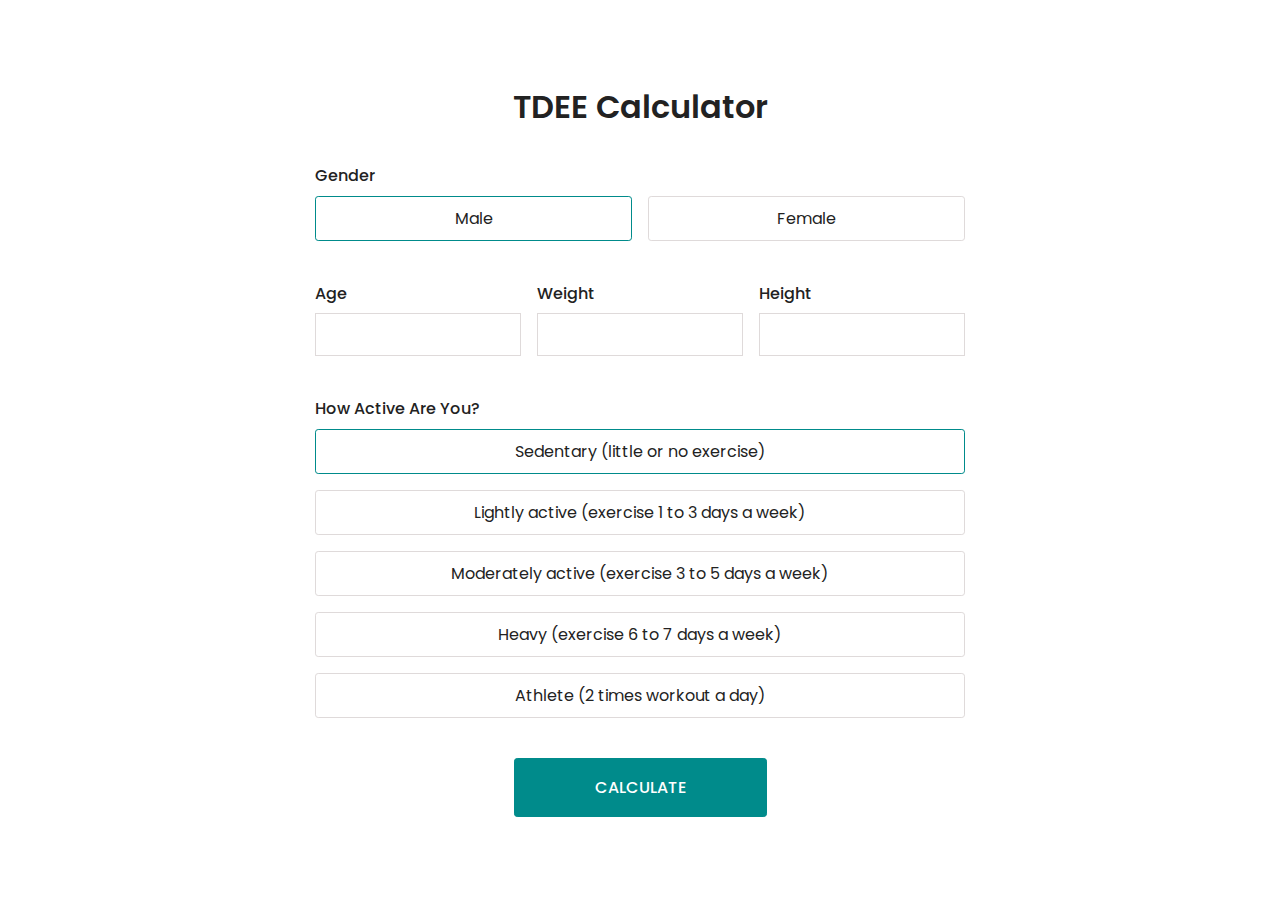
==== tdee-calculator/index.html @ fac97dc6 "first commit" ====
<!DOCTYPE html>
<html lang="en">
<head>
   <meta charset="UTF-8">
   <meta name="viewport" content="width=device-width, initial-scale=1.0">

   <!-- Google Fonts -->
   <link rel="preconnect" href="https://fonts.googleapis.com">
   <link rel="preconnect" href="https://fonts.gstatic.com" crossorigin>
   <link href="https://fonts.googleapis.com/css2?family=Poppins:wght@400;500;600&display=swap" rel="stylesheet">

   <!-- Main Stylesheet -->
   <link rel="stylesheet" href="css/style.css">

   <title>TDEE Calculator</title>
</head>
<body>
   <main>
      <div class="tdee-calculator">
         <h1 class="heading-1">TDEE Calculator</h1>

         <div id="tdee-result" class="tdee__result" data-tdee-result-visible="false"></div>

         <form id="tdee-form" action="#" method="post">
            <p class="tdee__text">Gender</p>
            <div class="tdee__gender-wrapper">
               <label class="tdee__gender-label" for="tdee-gender-male">
                  <input class="tdee__gender-input" type="radio" name="tdee-gender" id="tdee-gender-male" value="male" checked>
                  <span class="tdee__gender-item">Male</span>
               </label>
               <label class="tdee__gender-label" for="tdee-gender-female">
                  <input class="tdee__gender-input" type="radio" name="tdee-gender" id="tdee-gender-female" value="female">
                  <span class="tdee__gender-item">Female</span>
               </label>
            </div>

            <div class="tdee__input-wrapper">
               <label for="tdee-age">
                  <span>Age</span>
                  <input class="tdee__input-field" type="number" name="tdee-age" id="tdee-age" min="1" max="125" required>
               </label>

               <label for="tdee-weight">
                  <span>Weight</span>
                  <input class="tdee__input-field" type="number" name="tdee-weight" id="tdee-weight" min="1" max="1000" required>
               </label>

               <label for="tdee-height">
                  <span>Height</span>
                  <input class="tdee__input-field" type="number" name="tdee-height" id="tdee-height" min="1" max="1000" required>
               </label>
            </div>

            <p class="tdee__text">How Active Are You?</p>
            <div class="tdee__activity-wrapper">
               <label class="tdee__activity-label" for="tdee-activity-sedentary">
                  <input class="tdee__activity-input" type="radio" name="tdee-activity" id="tdee-activity-sedentary" value="1.2" checked>
                  <span class="tdee__activity-item">Sedentary (little or no exercise)</span>
               </label>
               <label class="tdee__activity-label" for="tdee-activity-light">
                  <input class="tdee__activity-input" type="radio" name="tdee-activity" id="tdee-activity-light" value="1.375">
                  <span class="tdee__activity-item">Lightly active (exercise 1 to 3 days a week)</span>
               </label>
               <label class="tdee__activity-label" for="tdee-activity-moderate">
                  <input class="tdee__activity-input" type="radio" name="tdee-activity" id="tdee-activity-moderate" value="1.55">
                  <span class="tdee__activity-item">Moderately active (exercise 3 to 5 days a week)</span>
               </label>
               <label class="tdee__activity-label" for="tdee-activity-heavy">
                  <input class="tdee__activity-input" type="radio" name="tdee-activity" id="tdee-activity-heavy" value="1.725">
                  <span class="tdee__activity-item">Heavy (exercise 6 to 7 days a week)</span>
               </label>
               <label class="tdee__activity-label" for="tdee-activity-athlete">
                  <input class="tdee__activity-input" type="radio" name="tdee-activity" id="tdee-activity-athlete" value="1.9">
                  <span class="tdee__activity-item">Athlete (2 times workout a day)</span>
               </label>
            </div>

            <input class="tdee__calculate" type="submit" id="tdee-calculate" value="Calculate">
         </form>
      </div>
   </main>

   <script src="js/script.js"></script>
</body>
</html>
---- tdee-calculator/css/style.css ----
:root {
   --color-primary: #dfdada;
   --color-secondary: darkcyan;

   --color-white: #ffffff;
   --color-text: #222;
}

* {
   margin: 0;
   padding: 0;
   box-sizing: border-box;
}

body {
   font-family: 'Poppins', sans-serif;
   font-size: 0.9rem;
   font-weight: 400;
   color: var(--color-text);
}

@media (min-width: 30em) {
   body {
      font-size: 1rem;
   }
}

input{
   display: block;
   width: 100%;
}

p,
label {
   font-weight: 500;
}

main {
   min-height: 100vh;
   display: grid;
   place-items: center;
}

.tdee-calculator {
   width: min(calc(650rem / 16), (100% - 2em));
   padding-block: 4em;
}

.heading-1 {
   font-weight: 600;
   text-align: center;
   margin-bottom: 1em;
}

.tdee__text {
   margin-bottom: 0.5em;
}

/* Result */

.tdee__result {
   color: var(--color-white);
   display: none;
   text-align: center;
   background-color: var(--color-secondary);
   margin-block: 2em 3em;
   padding: 2.5em 1em;
   border-radius: 0.2em;
}

.tdee__result p {
   font-size: 2rem;
}

.tdee__result[data-tdee-result-visible="true"] {
   display: block;
}

/* Gender */

.tdee__gender-wrapper {
   display: grid;
   gap: 1em;
   margin-bottom: 2.5em;
}

.tdee__gender-label {
   position: relative;
   width: 100%;
   height: 45px;
}

.tdee__gender-input {
   position: absolute;
   inset: 0;
   opacity: 0;
}

.tdee__gender-item {
   font-weight: 400;
   position: absolute;
   inset: 0;
   margin: auto;
   width: inherit;
   height: 45px;
   border-radius: 0.2em;
   border: 1px solid var(--color-primary);
   cursor: pointer;
   display: flex;
   justify-content: center;
   align-items: center;
}
 
.tdee__gender-input:checked + .tdee__gender-item {
   border: 1px solid var(--color-secondary);
}

@media (min-width: 30em) {
   .tdee__gender-wrapper {
      grid-template-columns: repeat(2, 1fr);
   }
}

/* Input Fields */

.tdee__input-wrapper {
   display: grid;
   gap: 1em;
   margin-bottom: 2.5em;
}

.tdee__input-field {
   margin-top: 0.5em;
   padding: 1em;
   border: 1px solid var(--color-primary);
}

.tdee__input-field:focus {
   border: 1px solid var(--color-secondary);
}

@media (min-width: 30em) {
   .tdee__input-wrapper {
      grid-template-columns: repeat(3, 1fr);
   }
}

/* Activity */

.tdee__activity-wrapper {
   display: grid;
   gap: 1em;
   margin-bottom: 2.5em;
}

.tdee__activity-label {
   position: relative;
   width: 100%;
   height: 55px;
}

.tdee__activity-input {
   position: absolute;
   inset: 0;
   opacity: 0;
}

.tdee__activity-item {
   font-weight: 400;
   position: absolute;
   inset: 0;
   margin: auto;
   width: inherit;
   height: 55px;
   padding: 1em;
   border-radius: 0.2em;
   border: 1px solid var(--color-primary);
   cursor: pointer;
   display: flex;
   justify-content: center;
   align-items: center;
}
 
.tdee__activity-input:checked + .tdee__activity-item {
   border: 1px solid var(--color-secondary);
}

@media (min-width: 30em) {
   .tdee__activity-label {
      height: 45px;
   }

   .tdee__activity-item {
      height: 45px;
   }
}

/* Calculate Button */

.tdee__calculate {
   font-family: inherit;
   font-size: 0.9rem;
   font-weight: 500;
   text-transform: uppercase;
   color: var(--color-white);
   width: unset;
   padding: 1em 3em;
   background-color: var(--color-secondary);
   border: 1px solid var(--color-secondary);
   border-radius: 0.2em;
   margin-inline: auto;
   cursor: pointer;
   transition: all 0.3s;
}

.tdee__calculate:hover {
   color: var(--color-text);
   background-color: transparent;
}

@media (min-width: 30em) {
   .tdee__calculate {
      font-size: 1rem;
      padding: 1em 5em;
   }
}
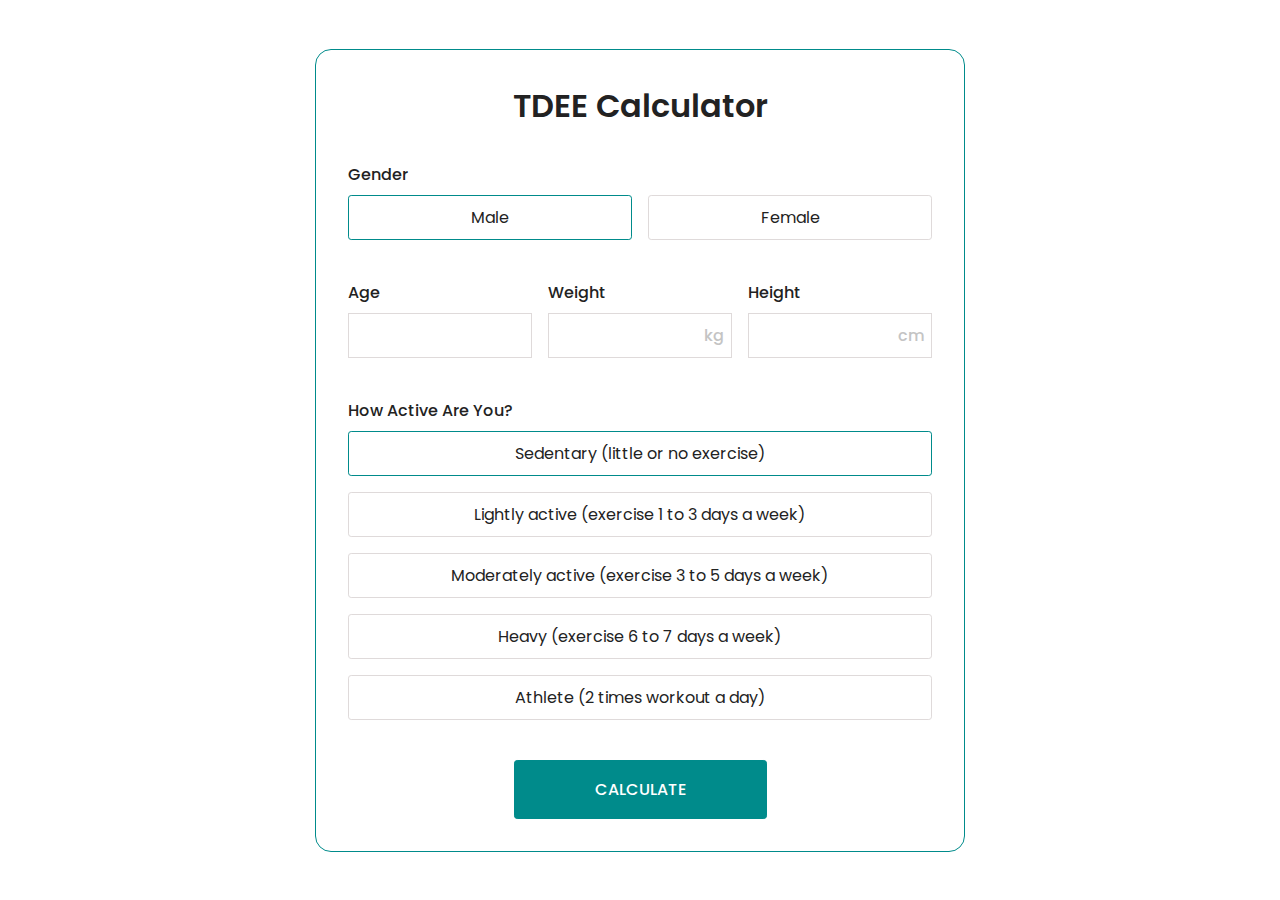
==== commit 692da87b: "minor update" ====
--- a/tdee-calculator/index.html
+++ b/tdee-calculator/index.html
@@ -42,12 +42,18 @@
 
                <label for="tdee-weight">
                   <span>Weight</span>
-                  <input class="tdee__input-field" type="number" name="tdee-weight" id="tdee-weight" min="1" max="1000" required>
+                  <div class="tdee__input-field-wrapper">
+                     <input class="tdee__input-field" type="number" name="tdee-weight" id="tdee-weight" min="1" max="1000" required>
+                     <span class="tdee__unit">kg</span>
+                  </div>
                </label>
 
                <label for="tdee-height">
                   <span>Height</span>
-                  <input class="tdee__input-field" type="number" name="tdee-height" id="tdee-height" min="1" max="1000" required>
+                  <div class="tdee__input-field-wrapper">
+                     <input class="tdee__input-field" type="number" name="tdee-height" id="tdee-height" min="1" max="1000" required>
+                     <span class="tdee__unit">cm</span>
+                  </div>
                </label>
             </div>
 
--- a/tdee-calculator/css/style.css
+++ b/tdee-calculator/css/style.css
@@ -28,6 +28,19 @@
 input{
    display: block;
    width: 100%;
+   font: inherit;
+}
+
+/* Remove Arrows/Spinners from Number field (Chrome, Safari, Edge, Opera) */
+input::-webkit-outer-spin-button,
+input::-webkit-inner-spin-button {
+  -webkit-appearance: none;
+  margin: 0;
+}
+
+/* Remove Arrows/Spinners from Number field (Firefox) */
+input[type=number] {
+  appearance: textfield;
 }
 
 p,
@@ -42,8 +55,16 @@
 }
 
 .tdee-calculator {
-   width: min(calc(650rem / 16), (100% - 2em));
-   padding-block: 4em;
+   width: min(calc(650rem / 16), (100% - 3em));
+   margin-block: 2em;
+}
+
+@media (min-width: 30em) {
+   .tdee-calculator {
+      padding: 2em;
+      border: 1px solid var(--color-secondary);
+      border-radius: 1em;
+   }
 }
 
 .heading-1 {
@@ -77,7 +98,6 @@
 }
 
 /* Gender */
-
 .tdee__gender-wrapper {
    display: grid;
    gap: 1em;
@@ -122,17 +142,32 @@
 }
 
 /* Input Fields */
-
 .tdee__input-wrapper {
    display: grid;
    gap: 1em;
    margin-bottom: 2.5em;
 }
 
+.tdee__input-field-wrapper {
+   position: relative;
+}
+
+.tdee__unit {
+   color: #c4c4c4;
+   position: absolute;
+   top: 50%;
+   right: 0;
+   transform: translateY(-50%);
+   padding-inline: 0.5em;
+}
+
 .tdee__input-field {
+   font-weight: 400;
+   height: 45px;
    margin-top: 0.5em;
-   padding: 1em;
+   padding: 1em 2em 1em 1em;
    border: 1px solid var(--color-primary);
+   outline: none;
 }
 
 .tdee__input-field:focus {
@@ -146,7 +181,6 @@
 }
 
 /* Activity */
-
 .tdee__activity-wrapper {
    display: grid;
    gap: 1em;
